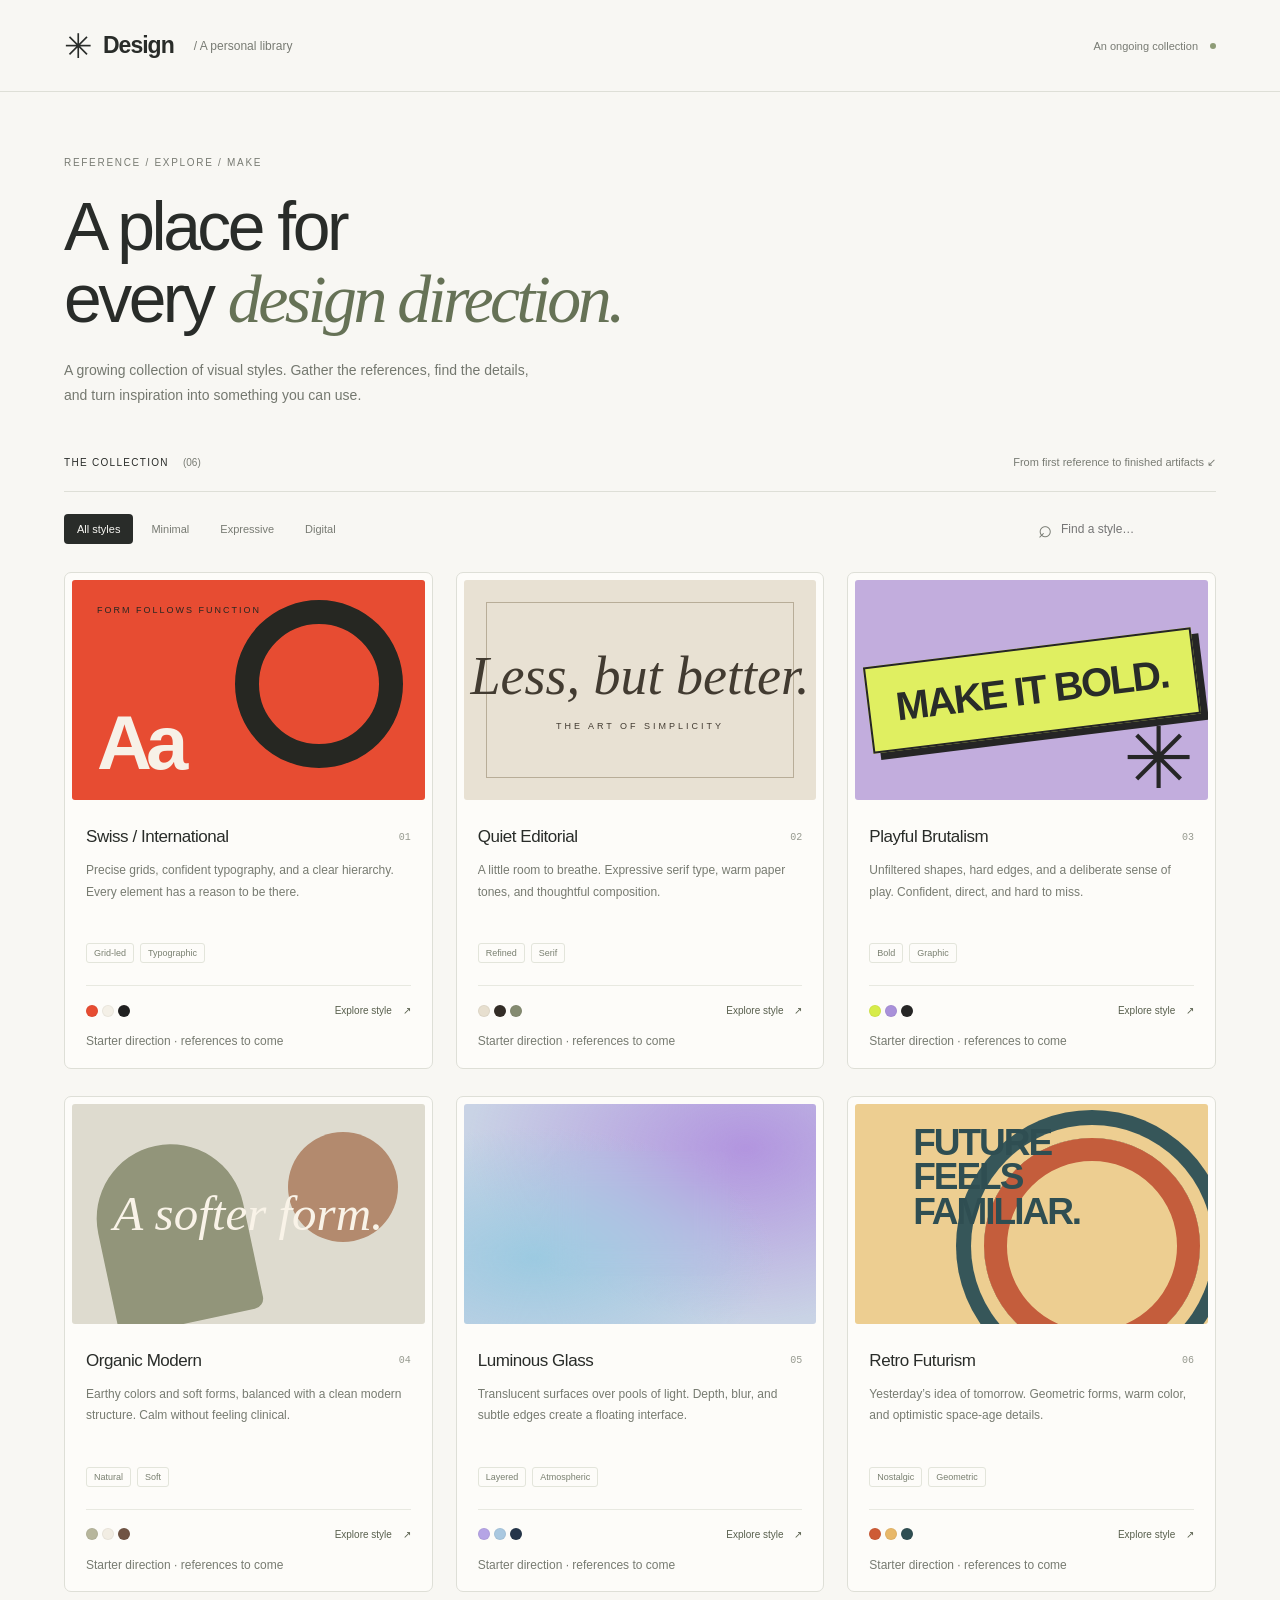
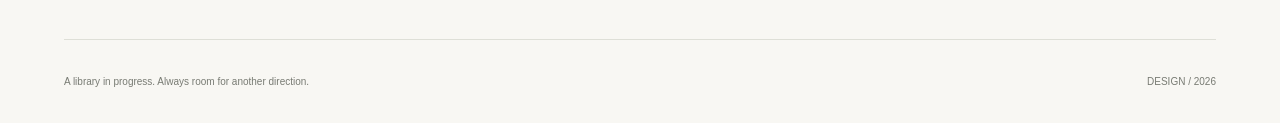
==== index.html @ d34549bd "Create design style reference library" ====
<!doctype html>
<html lang="en">
<head>
<meta charset="utf-8"><meta name="viewport" content="width=device-width, initial-scale=1">
<meta name="description" content="A personal library of design styles, references, and reusable artifacts.">
<title>Design — A Style Library</title>
<link rel="stylesheet" href="styles.css"><script src="styles.js" defer></script><script src="app.js" defer></script>
</head>
<body>
<header class="masthead"><a href="./" class="wordmark"><span class="mark" aria-hidden="true">✳</span> Design<span class="wordmark-note"> / A personal library</span></a><span class="edition">An ongoing collection <span class="live-dot"></span></span></header>
<main>
<section class="intro"><div class="eyebrow">REFERENCE / EXPLORE / MAKE</div><h1>A place for<br>every <em>design direction.</em></h1><p>A growing collection of visual styles. Gather the references, find the details, and turn inspiration into something you can use.</p><div class="intro-bottom"><span class="collection-label">THE COLLECTION <span id="total"></span></span><span class="subtle">From first reference to finished artifacts ↙</span></div></section>
<section aria-label="Style collection"><div class="toolbar"><div class="filters" role="group" aria-label="Filter styles"><button class="filter active" data-filter="All" aria-pressed="true">All styles</button><button class="filter" data-filter="Minimal" aria-pressed="false">Minimal</button><button class="filter" data-filter="Expressive" aria-pressed="false">Expressive</button><button class="filter" data-filter="Digital" aria-pressed="false">Digital</button></div><label class="search"><span aria-hidden="true">⌕</span><input id="search" type="search" placeholder="Find a style…" aria-label="Search styles"></label></div><div id="cards" class="grid"></div><p id="empty" hidden>No styles match. Try another search or filter.</p></section>
<footer><span>A library in progress. Always room for another direction.</span><span>DESIGN / <span id="year"></span></span></footer>
</main>
<dialog id="detail"><div class="dialog-top"><span class="eyebrow">STYLE NOTES</span><button id="close" class="close" aria-label="Close style details">✕</button></div><div id="detail-content"></div></dialog>
</body></html>
---- styles.css ----
:root{--paper:#f8f7f3;--ink:#292c29;--muted:#787b73;--line:#dedfd7;--accent:#556044}*{box-sizing:border-box}body{margin:0;background:var(--paper);color:var(--ink);font-family:Arial,Helvetica,sans-serif;-webkit-font-smoothing:antialiased}button,input{font:inherit}button,a,input{touch-action:manipulation}button{cursor:pointer}a{color:inherit}button:focus-visible,a:focus-visible,input:focus-visible{outline:2px solid #536a3c;outline-offset:5px}.masthead{height:92px;border-bottom:1px solid var(--line);display:flex;align-items:center;justify-content:space-between;padding:0 5vw}.wordmark{text-decoration:none;font-size:23px;font-weight:600;letter-spacing:-1px;display:flex;align-items:center;gap:12px}.mark{font-size:34px;font-weight:400}.wordmark-note{font-size:12px;letter-spacing:0;font-weight:400;color:var(--muted);margin-left:8px}.edition{font-size:11px;color:var(--muted);display:flex;align-items:center;gap:12px}.live-dot{width:6px;height:6px;border-radius:50%;background:#8e9c76}main{max-width:1500px;margin:auto;padding:0 5vw}.intro{padding-top:65px}.eyebrow{font-size:10px;letter-spacing:1.7px;color:var(--muted)}h1{font-size:clamp(44px,5.3vw,76px);font-weight:400;letter-spacing:-3.5px;line-height:1.06;margin:23px 0 22px}h1 em{font-family:Georgia,serif;font-weight:400;color:#667256}.intro>p{font-size:14px;line-height:1.8;color:#74786f;max-width:465px}.intro-bottom{display:flex;justify-content:space-between;align-items:center;margin-top:48px;padding-bottom:22px;border-bottom:1px solid var(--line)}.collection-label{font-size:10px;letter-spacing:1.3px}.collection-label span{margin-left:10px;color:var(--muted);letter-spacing:0}.subtle{font-size:11px;color:var(--muted)}.toolbar{display:flex;justify-content:space-between;gap:20px;align-items:center;margin:22px 0 28px}.filters{display:flex;gap:5px;flex-wrap:wrap}.filter{background:none;border:0;border-radius:4px;padding:9px 13px;font-size:11px;color:var(--muted)}.filter.active{color:var(--paper);background:var(--ink)}.search{display:flex;align-items:center;gap:9px;color:var(--muted)}.search span{font-size:24px}.search input{width:155px;background:none;border:0;color:var(--ink);font-size:12px;padding:8px 0}.grid{display:grid;grid-template-columns:repeat(3,minmax(0,1fr));gap:27px 23px}.card{border:1px solid var(--line);border-radius:7px;overflow:hidden;background:#fdfcf9;transition:transform .2s,border-color .2s}.card:hover{transform:translateY(-3px);border-color:#9fa593}.preview{height:220px;position:relative;overflow:hidden;display:flex;align-items:center;justify-content:center;margin:7px;border-radius:3px}.preview span{position:relative}.swiss{background:#e74c32;color:#f7f1e7;justify-content:flex-start;align-items:flex-end;padding:25px}.swiss:before{content:'';position:absolute;width:120px;height:120px;right:22px;top:20px;border:24px solid #262722;border-radius:50%}.swiss span{font-size:76px;line-height:.85;font-weight:700;letter-spacing:-6px}.swiss small{font-size:9px;letter-spacing:2px;position:absolute;top:25px;left:25px;color:#262722}.editorial{background:#e8e1d3;color:#423b31}.editorial:before{content:'';position:absolute;border:1px solid #b8ad98;inset:22px}.editorial span{font:italic 54px/1 Georgia,serif;text-align:center}.editorial small{display:block;font:9px Arial;letter-spacing:3px;margin-top:18px}.brutalist{background:#c2addd}.brutalist span{background:#e0ef61;border:2px solid #252525;box-shadow:7px 7px 0 #252525;padding:19px 26px;font-size:40px;font-weight:900;letter-spacing:-2px;transform:rotate(-7deg)}.brutalist:after{content:'✳';font-size:85px;position:absolute;right:14px;bottom:-8px;color:#262626}.organic{background:#dedbcf}.organic:before{content:'';width:148px;height:180px;border-radius:85px 85px 12px 12px;background:#92957a;position:absolute;left:28px;bottom:0;transform:rotate(-12deg)}.organic:after{content:'';width:110px;height:110px;border-radius:50%;background:#b38a6e;position:absolute;right:27px;top:28px}.organic span{font:italic 49px Georgia;color:#f9f3e8;z-index:1}.glass{background:radial-gradient(ellipse at 20% 70%,#9ccae1,transparent 60%),radial-gradient(ellipse at 80% 20%,#b295df,transparent 70%),#c9d3e5}.glass span{width:180px;height:125px;border:1px solid #ffffffa8;background:#ffffff30;box-shadow:0 20px 45px #49548b20;border-radius:12px;backdrop-filter:blur(15px);padding:22px;color:#3d4561;font-size:13px}.glass b{font-size:32px;display:block;margin-top:18px;font-weight:400}.retro{background:#edce91}.retro:before{content:'';position:absolute;width:170px;height:170px;border:23px solid #c45d3c;border-radius:50%;box-shadow:0 0 0 13px #edce91,0 0 0 28px #365659;transform:translate(60px,32px)}.retro span{font-size:37px;font-weight:900;letter-spacing:-2px;color:#2f4e52;align-self:flex-start;margin-top:22px;margin-right:70px;line-height:.93}.card-body{padding:20px 21px 18px}.card-top{display:flex;justify-content:space-between;gap:12px;align-items:center}.card h2{font-size:17px;letter-spacing:-.45px;font-weight:500;margin:0}.number{font-size:10px;color:#96998f;font-family:monospace}.card p{font-size:12px;line-height:1.8;color:#777b71;min-height:65px;margin:13px 0 18px}.tags{display:flex;gap:6px}.tag{font-size:9px;border:1px solid #e3e5db;border-radius:3px;color:#7a8071;padding:4px 7px}.card-bottom{border-top:1px solid #e8e9e1;margin-top:22px;padding-top:14px;display:flex;justify-content:space-between;align-items:center}.swatches{display:flex;gap:4px}.swatch{width:12px;height:12px;border-radius:50%;border:1px solid #0000000c}.details-link{background:none;border:0;color:#585f4d;font-size:10px;padding:5px 0}.details-link span{margin-left:8px}.starter{font-size:9px;color:#95998e;margin:13px 0 0}.card p.starter{min-height:0;line-height:1.3;margin-bottom:0}footer{display:flex;justify-content:space-between;gap:20px;padding:36px 0;margin-top:47px;border-top:1px solid var(--line);font-size:10px;color:var(--muted)}dialog{width:min(640px,calc(100% - 30px));border:1px solid var(--line);border-radius:9px;padding:28px;background:var(--paper);color:var(--ink);max-height:88vh}dialog::backdrop{background:#20251e66;backdrop-filter:blur(3px)}.dialog-top{display:flex;justify-content:space-between;align-items:center}.close{border:0;background:none;font-size:18px;padding:5px}.dialog-title{font:36px Georgia;margin-bottom:12px}.detail-description{font-size:14px;line-height:1.8;color:#73786c}.detail-section{border-top:1px solid var(--line);margin-top:22px;padding-top:17px}.detail-section h3{font-size:11px;letter-spacing:1px;text-transform:uppercase;font-weight:400}.detail-section p,.detail-section li{font-size:13px;line-height:1.8;color:#72776c}.palette{display:flex;gap:12px;flex-wrap:wrap}.palette-color{display:flex;align-items:center;gap:6px;font-size:11px}.palette-color i{width:24px;height:24px;border-radius:50%;border:1px solid #0001}.artifact-list{padding-left:18px}.placeholder{font-style:italic}.detail-section a{text-underline-offset:4px}.brief-button{background:var(--ink);color:var(--paper);border:0;padding:12px 16px;border-radius:4px;margin-top:22px;font-size:12px}.copy-status{font-size:11px;margin-left:10px;color:var(--muted)}
@media(min-width:1450px){.preview{height:250px}}@media(max-width:950px){.grid{grid-template-columns:repeat(2,minmax(0,1fr))}.wordmark-note{display:none}}@media(max-width:600px){.masthead{height:75px}.edition{font-size:9px}main{padding:0 6vw}.intro{padding-top:40px}h1{letter-spacing:-2px}.intro-bottom{margin-top:30px}.subtle{display:none}.toolbar{align-items:flex-start;flex-direction:column;gap:12px}.grid{grid-template-columns:1fr}.preview{height:240px}.card p{min-height:0}.search input{width:210px}footer{flex-direction:column;line-height:1.7}}@media(prefers-reduced-motion:reduce){*{transition:none!important}}
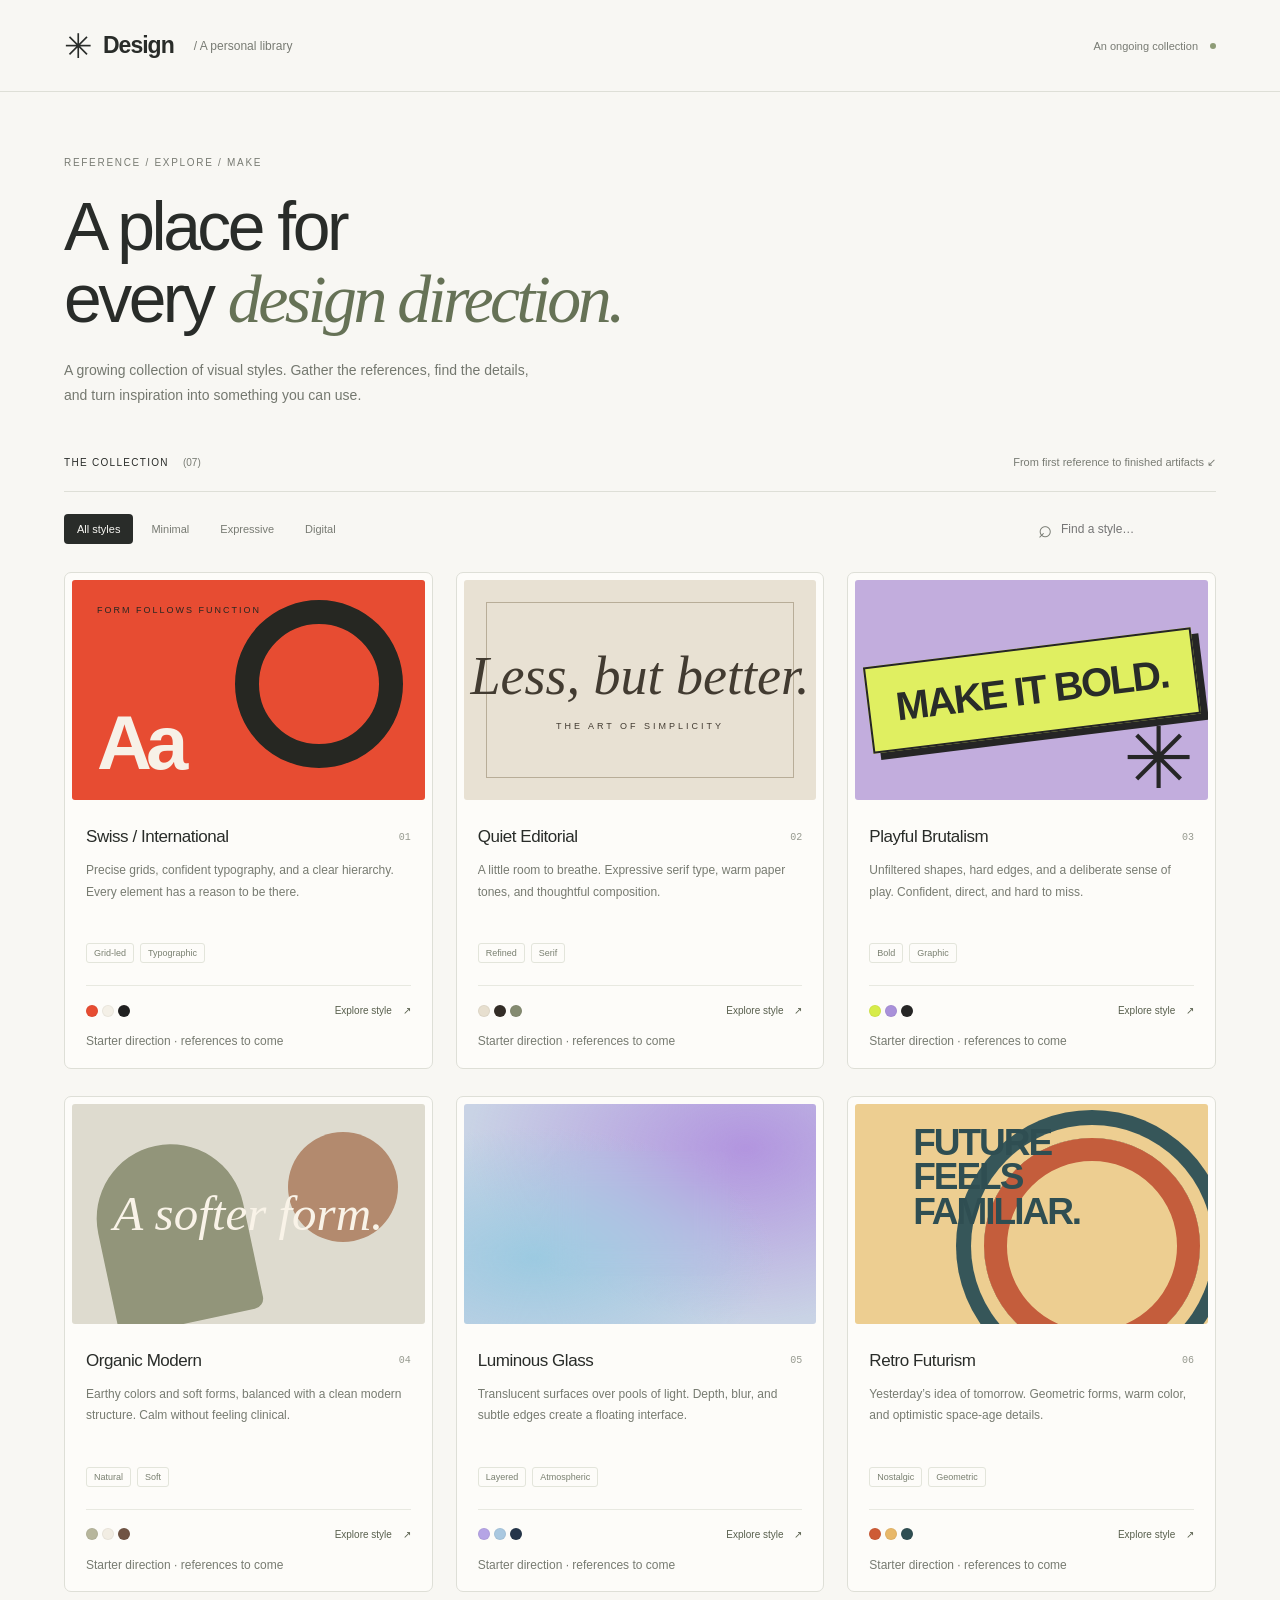
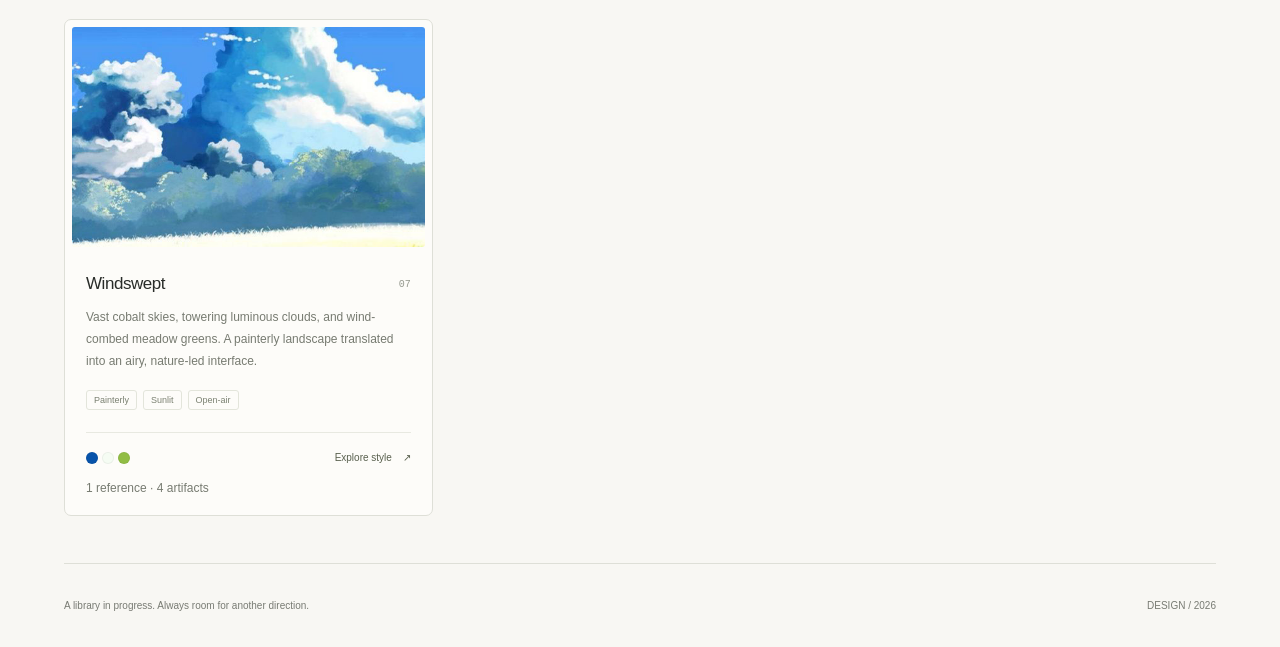
==== commit 8f5fb210: "Show the full style collection on entry and reset search with All styles" ====
--- a/index.html
+++ b/index.html
@@ -4,7 +4,8 @@
 <meta charset="utf-8"><meta name="viewport" content="width=device-width, initial-scale=1">
 <meta name="description" content="A personal library of design styles, references, and reusable artifacts.">
 <title>Design — A Style Library</title>
-<link rel="stylesheet" href="styles.css"><script src="styles.js" defer></script><script src="app.js" defer></script>
+<link rel="canonical" href="https://www.thetanfamily.net/design/">
+<link rel="stylesheet" href="styles.css?v=930c0ec0fe17"><script src="styles.js?v=9bb9e2fce0a0" defer></script><script src="app.js?v=8387036bebf3" defer></script>
 </head>
 <body>
 <header class="masthead"><a href="./" class="wordmark"><span class="mark" aria-hidden="true">✳</span> Design<span class="wordmark-note"> / A personal library</span></a><span class="edition">An ongoing collection <span class="live-dot"></span></span></header>
--- a/styles.css
+++ b/styles.css
@@ -1,2 +1,5 @@
 :root{--paper:#f8f7f3;--ink:#292c29;--muted:#787b73;--line:#dedfd7;--accent:#556044}*{box-sizing:border-box}body{margin:0;background:var(--paper);color:var(--ink);font-family:Arial,Helvetica,sans-serif;-webkit-font-smoothing:antialiased}button,input{font:inherit}button,a,input{touch-action:manipulation}button{cursor:pointer}a{color:inherit}button:focus-visible,a:focus-visible,input:focus-visible{outline:2px solid #536a3c;outline-offset:5px}.masthead{height:92px;border-bottom:1px solid var(--line);display:flex;align-items:center;justify-content:space-between;padding:0 5vw}.wordmark{text-decoration:none;font-size:23px;font-weight:600;letter-spacing:-1px;display:flex;align-items:center;gap:12px}.mark{font-size:34px;font-weight:400}.wordmark-note{font-size:12px;letter-spacing:0;font-weight:400;color:var(--muted);margin-left:8px}.edition{font-size:11px;color:var(--muted);display:flex;align-items:center;gap:12px}.live-dot{width:6px;height:6px;border-radius:50%;background:#8e9c76}main{max-width:1500px;margin:auto;padding:0 5vw}.intro{padding-top:65px}.eyebrow{font-size:10px;letter-spacing:1.7px;color:var(--muted)}h1{font-size:clamp(44px,5.3vw,76px);font-weight:400;letter-spacing:-3.5px;line-height:1.06;margin:23px 0 22px}h1 em{font-family:Georgia,serif;font-weight:400;color:#667256}.intro>p{font-size:14px;line-height:1.8;color:#74786f;max-width:465px}.intro-bottom{display:flex;justify-content:space-between;align-items:center;margin-top:48px;padding-bottom:22px;border-bottom:1px solid var(--line)}.collection-label{font-size:10px;letter-spacing:1.3px}.collection-label span{margin-left:10px;color:var(--muted);letter-spacing:0}.subtle{font-size:11px;color:var(--muted)}.toolbar{display:flex;justify-content:space-between;gap:20px;align-items:center;margin:22px 0 28px}.filters{display:flex;gap:5px;flex-wrap:wrap}.filter{background:none;border:0;border-radius:4px;padding:9px 13px;font-size:11px;color:var(--muted)}.filter.active{color:var(--paper);background:var(--ink)}.search{display:flex;align-items:center;gap:9px;color:var(--muted)}.search span{font-size:24px}.search input{width:155px;background:none;border:0;color:var(--ink);font-size:12px;padding:8px 0}.grid{display:grid;grid-template-columns:repeat(3,minmax(0,1fr));gap:27px 23px}.card{border:1px solid var(--line);border-radius:7px;overflow:hidden;background:#fdfcf9;transition:transform .2s,border-color .2s}.card:hover{transform:translateY(-3px);border-color:#9fa593}.preview{height:220px;position:relative;overflow:hidden;display:flex;align-items:center;justify-content:center;margin:7px;border-radius:3px}.preview span{position:relative}.swiss{background:#e74c32;color:#f7f1e7;justify-content:flex-start;align-items:flex-end;padding:25px}.swiss:before{content:'';position:absolute;width:120px;height:120px;right:22px;top:20px;border:24px solid #262722;border-radius:50%}.swiss span{font-size:76px;line-height:.85;font-weight:700;letter-spacing:-6px}.swiss small{font-size:9px;letter-spacing:2px;position:absolute;top:25px;left:25px;color:#262722}.editorial{background:#e8e1d3;color:#423b31}.editorial:before{content:'';position:absolute;border:1px solid #b8ad98;inset:22px}.editorial span{font:italic 54px/1 Georgia,serif;text-align:center}.editorial small{display:block;font:9px Arial;letter-spacing:3px;margin-top:18px}.brutalist{background:#c2addd}.brutalist span{background:#e0ef61;border:2px solid #252525;box-shadow:7px 7px 0 #252525;padding:19px 26px;font-size:40px;font-weight:900;letter-spacing:-2px;transform:rotate(-7deg)}.brutalist:after{content:'✳';font-size:85px;position:absolute;right:14px;bottom:-8px;color:#262626}.organic{background:#dedbcf}.organic:before{content:'';width:148px;height:180px;border-radius:85px 85px 12px 12px;background:#92957a;position:absolute;left:28px;bottom:0;transform:rotate(-12deg)}.organic:after{content:'';width:110px;height:110px;border-radius:50%;background:#b38a6e;position:absolute;right:27px;top:28px}.organic span{font:italic 49px Georgia;color:#f9f3e8;z-index:1}.glass{background:radial-gradient(ellipse at 20% 70%,#9ccae1,transparent 60%),radial-gradient(ellipse at 80% 20%,#b295df,transparent 70%),#c9d3e5}.glass span{width:180px;height:125px;border:1px solid #ffffffa8;background:#ffffff30;box-shadow:0 20px 45px #49548b20;border-radius:12px;backdrop-filter:blur(15px);padding:22px;color:#3d4561;font-size:13px}.glass b{font-size:32px;display:block;margin-top:18px;font-weight:400}.retro{background:#edce91}.retro:before{content:'';position:absolute;width:170px;height:170px;border:23px solid #c45d3c;border-radius:50%;box-shadow:0 0 0 13px #edce91,0 0 0 28px #365659;transform:translate(60px,32px)}.retro span{font-size:37px;font-weight:900;letter-spacing:-2px;color:#2f4e52;align-self:flex-start;margin-top:22px;margin-right:70px;line-height:.93}.card-body{padding:20px 21px 18px}.card-top{display:flex;justify-content:space-between;gap:12px;align-items:center}.card h2{font-size:17px;letter-spacing:-.45px;font-weight:500;margin:0}.number{font-size:10px;color:#96998f;font-family:monospace}.card p{font-size:12px;line-height:1.8;color:#777b71;min-height:65px;margin:13px 0 18px}.tags{display:flex;gap:6px}.tag{font-size:9px;border:1px solid #e3e5db;border-radius:3px;color:#7a8071;padding:4px 7px}.card-bottom{border-top:1px solid #e8e9e1;margin-top:22px;padding-top:14px;display:flex;justify-content:space-between;align-items:center}.swatches{display:flex;gap:4px}.swatch{width:12px;height:12px;border-radius:50%;border:1px solid #0000000c}.details-link{background:none;border:0;color:#585f4d;font-size:10px;padding:5px 0}.details-link span{margin-left:8px}.starter{font-size:9px;color:#95998e;margin:13px 0 0}.card p.starter{min-height:0;line-height:1.3;margin-bottom:0}footer{display:flex;justify-content:space-between;gap:20px;padding:36px 0;margin-top:47px;border-top:1px solid var(--line);font-size:10px;color:var(--muted)}dialog{width:min(640px,calc(100% - 30px));border:1px solid var(--line);border-radius:9px;padding:28px;background:var(--paper);color:var(--ink);max-height:88vh}dialog::backdrop{background:#20251e66;backdrop-filter:blur(3px)}.dialog-top{display:flex;justify-content:space-between;align-items:center}.close{border:0;background:none;font-size:18px;padding:5px}.dialog-title{font:36px Georgia;margin-bottom:12px}.detail-description{font-size:14px;line-height:1.8;color:#73786c}.detail-section{border-top:1px solid var(--line);margin-top:22px;padding-top:17px}.detail-section h3{font-size:11px;letter-spacing:1px;text-transform:uppercase;font-weight:400}.detail-section p,.detail-section li{font-size:13px;line-height:1.8;color:#72776c}.palette{display:flex;gap:12px;flex-wrap:wrap}.palette-color{display:flex;align-items:center;gap:6px;font-size:11px}.palette-color i{width:24px;height:24px;border-radius:50%;border:1px solid #0001}.artifact-list{padding-left:18px}.placeholder{font-style:italic}.detail-section a{text-underline-offset:4px}.brief-button{background:var(--ink);color:var(--paper);border:0;padding:12px 16px;border-radius:4px;margin-top:22px;font-size:12px}.copy-status{font-size:11px;margin-left:10px;color:var(--muted)}
 @media(min-width:1450px){.preview{height:250px}}@media(max-width:950px){.grid{grid-template-columns:repeat(2,minmax(0,1fr))}.wordmark-note{display:none}}@media(max-width:600px){.masthead{height:75px}.edition{font-size:9px}main{padding:0 6vw}.intro{padding-top:40px}h1{letter-spacing:-2px}.intro-bottom{margin-top:30px}.subtle{display:none}.toolbar{align-items:flex-start;flex-direction:column;gap:12px}.grid{grid-template-columns:1fr}.preview{height:240px}.card p{min-height:0}.search input{width:210px}footer{flex-direction:column;line-height:1.7}}@media(prefers-reduced-motion:reduce){*{transition:none!important}}
+
+/* Retain both the cloud tower and sunlit horizon in the Windswept cover. */
+.preview.windswept img{object-position:50% 53%}
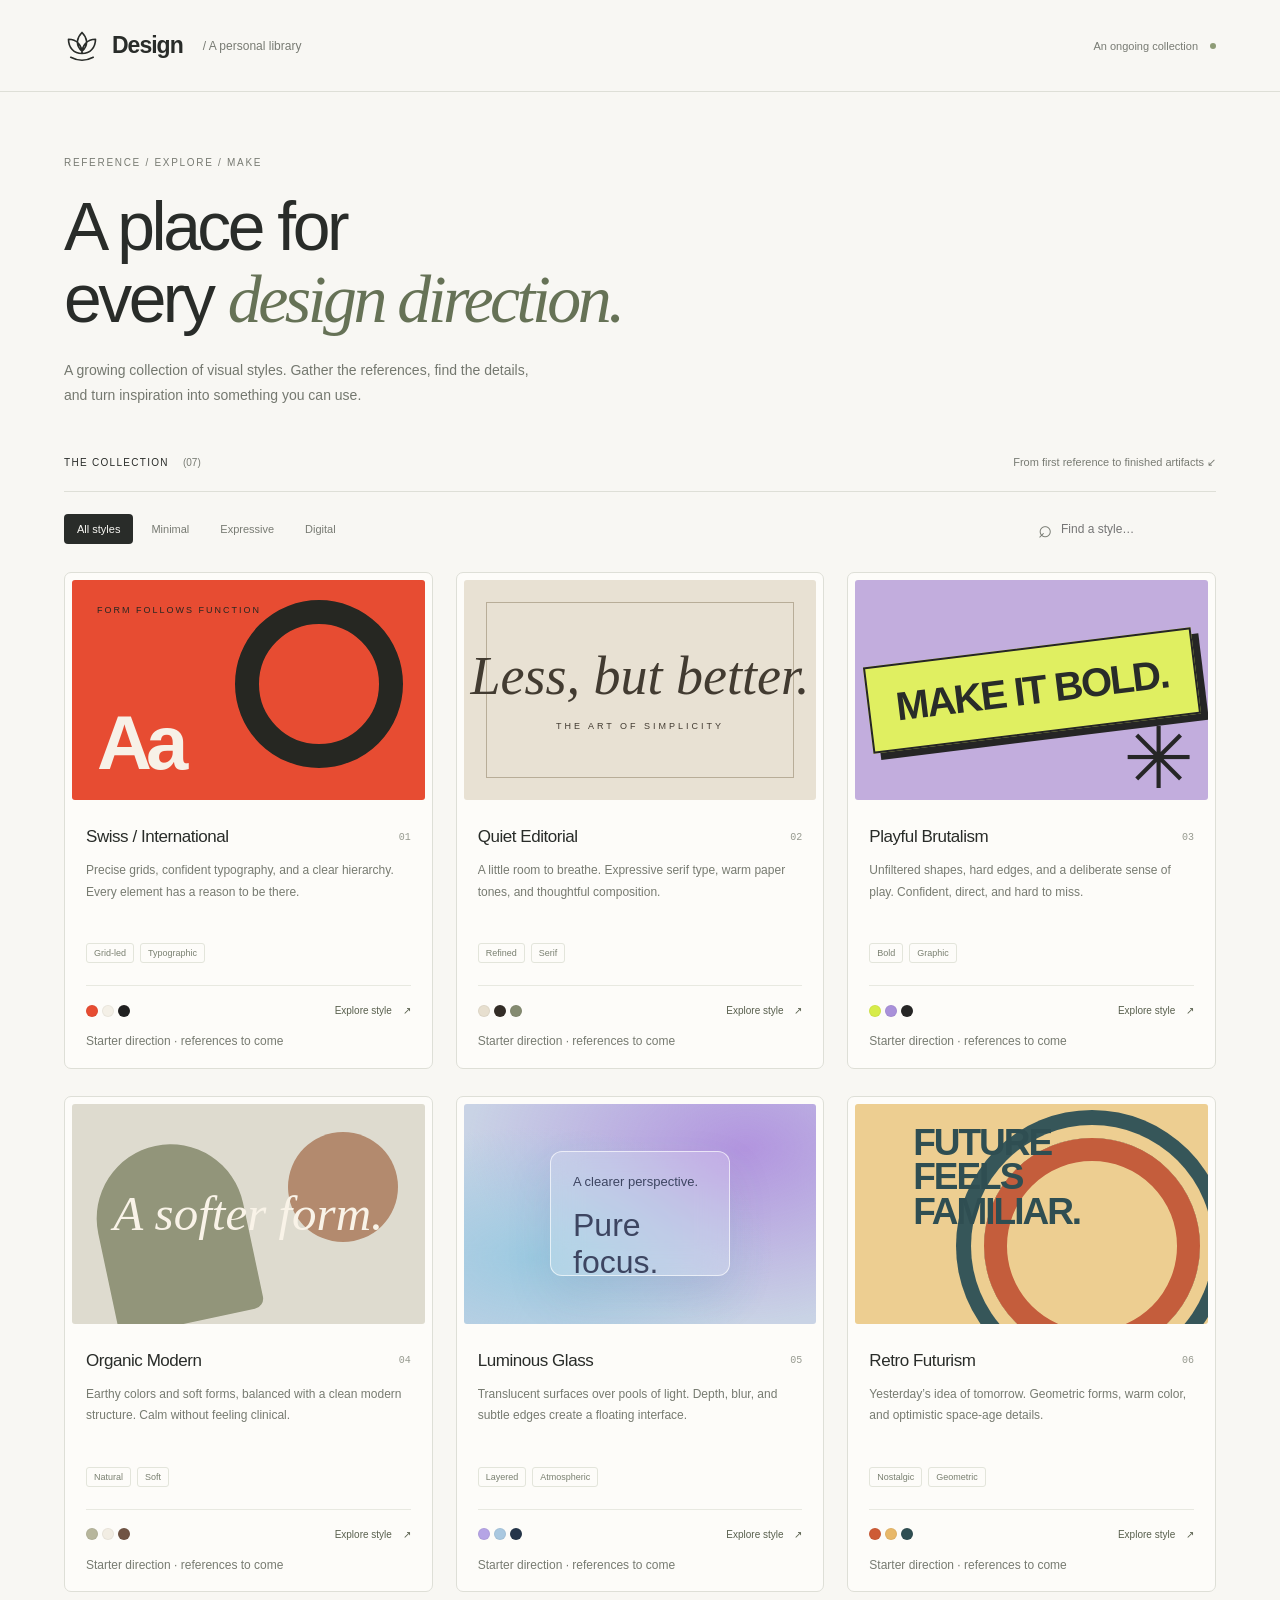
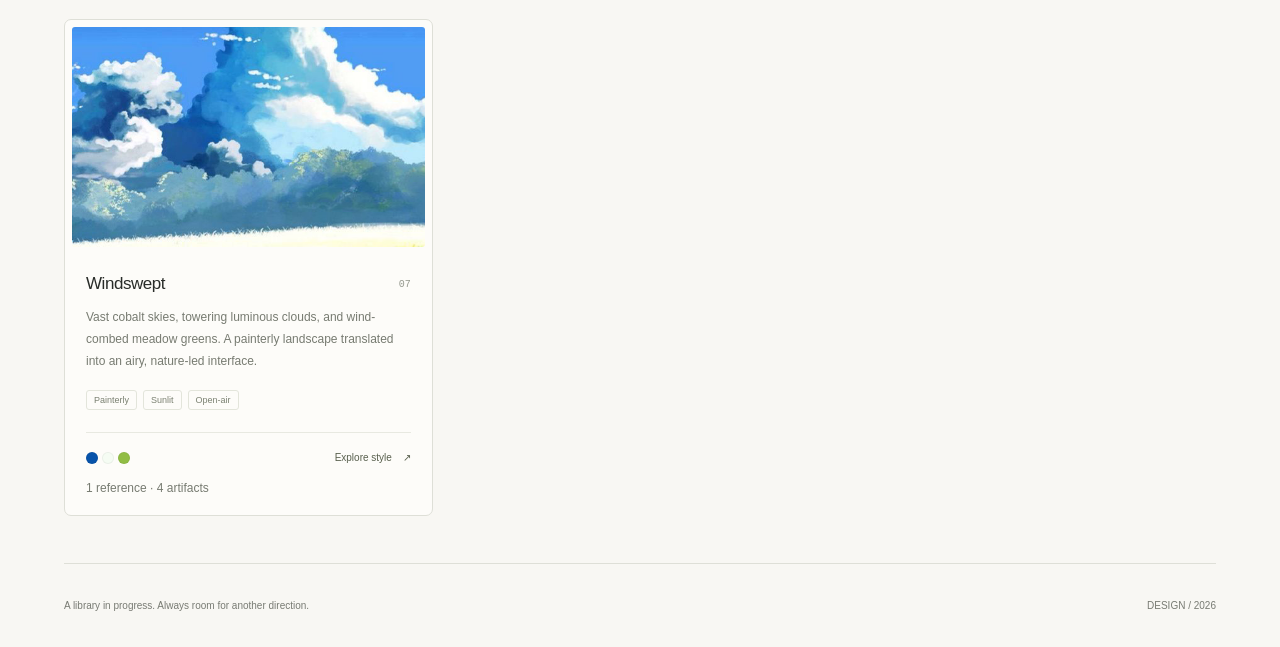
==== commit b7a077db: "Use the Tan Family logo and home link in the Design header" ====
--- a/index.html
+++ b/index.html
@@ -5,10 +5,10 @@
 <meta name="description" content="A personal library of design styles, references, and reusable artifacts.">
 <title>Design — A Style Library</title>
 <link rel="canonical" href="https://www.thetanfamily.net/design/">
-<link rel="stylesheet" href="styles.css?v=930c0ec0fe17"><script src="styles.js?v=9bb9e2fce0a0" defer></script><script src="app.js?v=8387036bebf3" defer></script>
+<link rel="stylesheet" href="styles.css?v=ab99ac6e7494"><script src="styles.js?v=9bb9e2fce0a0" defer></script><script src="app.js?v=8387036bebf3" defer></script>
 </head>
 <body>
-<header class="masthead"><a href="./" class="wordmark"><span class="mark" aria-hidden="true">✳</span> Design<span class="wordmark-note"> / A personal library</span></a><span class="edition">An ongoing collection <span class="live-dot"></span></span></header>
+<header class="masthead"><a href="/" class="wordmark" aria-label="The Tan Family home"><svg class="mark" viewBox="0 0 48 48" aria-hidden="true" focusable="false" fill="none" stroke="currentColor" stroke-width="2.2" stroke-linecap="round" stroke-linejoin="round"><path d="M24 34C13 34 6 26 6 15c11 0 18 8 18 19Zm0 0c11 0 18-8 18-19-11 0-18 8-18 19Zm0-3C14 22 18 12 24 6c6 6 10 16 0 25ZM9 39q15 8 30 0"/></svg> Design<span class="wordmark-note"> / A personal library</span></a><span class="edition">An ongoing collection <span class="live-dot"></span></span></header>
 <main>
 <section class="intro"><div class="eyebrow">REFERENCE / EXPLORE / MAKE</div><h1>A place for<br>every <em>design direction.</em></h1><p>A growing collection of visual styles. Gather the references, find the details, and turn inspiration into something you can use.</p><div class="intro-bottom"><span class="collection-label">THE COLLECTION <span id="total"></span></span><span class="subtle">From first reference to finished artifacts ↙</span></div></section>
 <section aria-label="Style collection"><div class="toolbar"><div class="filters" role="group" aria-label="Filter styles"><button class="filter active" data-filter="All" aria-pressed="true">All styles</button><button class="filter" data-filter="Minimal" aria-pressed="false">Minimal</button><button class="filter" data-filter="Expressive" aria-pressed="false">Expressive</button><button class="filter" data-filter="Digital" aria-pressed="false">Digital</button></div><label class="search"><span aria-hidden="true">⌕</span><input id="search" type="search" placeholder="Find a style…" aria-label="Search styles"></label></div><div id="cards" class="grid"></div><p id="empty" hidden>No styles match. Try another search or filter.</p></section>
--- a/styles.css
+++ b/styles.css
@@ -1,4 +1,4 @@
-:root{--paper:#f8f7f3;--ink:#292c29;--muted:#787b73;--line:#dedfd7;--accent:#556044}*{box-sizing:border-box}body{margin:0;background:var(--paper);color:var(--ink);font-family:Arial,Helvetica,sans-serif;-webkit-font-smoothing:antialiased}button,input{font:inherit}button,a,input{touch-action:manipulation}button{cursor:pointer}a{color:inherit}button:focus-visible,a:focus-visible,input:focus-visible{outline:2px solid #536a3c;outline-offset:5px}.masthead{height:92px;border-bottom:1px solid var(--line);display:flex;align-items:center;justify-content:space-between;padding:0 5vw}.wordmark{text-decoration:none;font-size:23px;font-weight:600;letter-spacing:-1px;display:flex;align-items:center;gap:12px}.mark{font-size:34px;font-weight:400}.wordmark-note{font-size:12px;letter-spacing:0;font-weight:400;color:var(--muted);margin-left:8px}.edition{font-size:11px;color:var(--muted);display:flex;align-items:center;gap:12px}.live-dot{width:6px;height:6px;border-radius:50%;background:#8e9c76}main{max-width:1500px;margin:auto;padding:0 5vw}.intro{padding-top:65px}.eyebrow{font-size:10px;letter-spacing:1.7px;color:var(--muted)}h1{font-size:clamp(44px,5.3vw,76px);font-weight:400;letter-spacing:-3.5px;line-height:1.06;margin:23px 0 22px}h1 em{font-family:Georgia,serif;font-weight:400;color:#667256}.intro>p{font-size:14px;line-height:1.8;color:#74786f;max-width:465px}.intro-bottom{display:flex;justify-content:space-between;align-items:center;margin-top:48px;padding-bottom:22px;border-bottom:1px solid var(--line)}.collection-label{font-size:10px;letter-spacing:1.3px}.collection-label span{margin-left:10px;color:var(--muted);letter-spacing:0}.subtle{font-size:11px;color:var(--muted)}.toolbar{display:flex;justify-content:space-between;gap:20px;align-items:center;margin:22px 0 28px}.filters{display:flex;gap:5px;flex-wrap:wrap}.filter{background:none;border:0;border-radius:4px;padding:9px 13px;font-size:11px;color:var(--muted)}.filter.active{color:var(--paper);background:var(--ink)}.search{display:flex;align-items:center;gap:9px;color:var(--muted)}.search span{font-size:24px}.search input{width:155px;background:none;border:0;color:var(--ink);font-size:12px;padding:8px 0}.grid{display:grid;grid-template-columns:repeat(3,minmax(0,1fr));gap:27px 23px}.card{border:1px solid var(--line);border-radius:7px;overflow:hidden;background:#fdfcf9;transition:transform .2s,border-color .2s}.card:hover{transform:translateY(-3px);border-color:#9fa593}.preview{height:220px;position:relative;overflow:hidden;display:flex;align-items:center;justify-content:center;margin:7px;border-radius:3px}.preview span{position:relative}.swiss{background:#e74c32;color:#f7f1e7;justify-content:flex-start;align-items:flex-end;padding:25px}.swiss:before{content:'';position:absolute;width:120px;height:120px;right:22px;top:20px;border:24px solid #262722;border-radius:50%}.swiss span{font-size:76px;line-height:.85;font-weight:700;letter-spacing:-6px}.swiss small{font-size:9px;letter-spacing:2px;position:absolute;top:25px;left:25px;color:#262722}.editorial{background:#e8e1d3;color:#423b31}.editorial:before{content:'';position:absolute;border:1px solid #b8ad98;inset:22px}.editorial span{font:italic 54px/1 Georgia,serif;text-align:center}.editorial small{display:block;font:9px Arial;letter-spacing:3px;margin-top:18px}.brutalist{background:#c2addd}.brutalist span{background:#e0ef61;border:2px solid #252525;box-shadow:7px 7px 0 #252525;padding:19px 26px;font-size:40px;font-weight:900;letter-spacing:-2px;transform:rotate(-7deg)}.brutalist:after{content:'✳';font-size:85px;position:absolute;right:14px;bottom:-8px;color:#262626}.organic{background:#dedbcf}.organic:before{content:'';width:148px;height:180px;border-radius:85px 85px 12px 12px;background:#92957a;position:absolute;left:28px;bottom:0;transform:rotate(-12deg)}.organic:after{content:'';width:110px;height:110px;border-radius:50%;background:#b38a6e;position:absolute;right:27px;top:28px}.organic span{font:italic 49px Georgia;color:#f9f3e8;z-index:1}.glass{background:radial-gradient(ellipse at 20% 70%,#9ccae1,transparent 60%),radial-gradient(ellipse at 80% 20%,#b295df,transparent 70%),#c9d3e5}.glass span{width:180px;height:125px;border:1px solid #ffffffa8;background:#ffffff30;box-shadow:0 20px 45px #49548b20;border-radius:12px;backdrop-filter:blur(15px);padding:22px;color:#3d4561;font-size:13px}.glass b{font-size:32px;display:block;margin-top:18px;font-weight:400}.retro{background:#edce91}.retro:before{content:'';position:absolute;width:170px;height:170px;border:23px solid #c45d3c;border-radius:50%;box-shadow:0 0 0 13px #edce91,0 0 0 28px #365659;transform:translate(60px,32px)}.retro span{font-size:37px;font-weight:900;letter-spacing:-2px;color:#2f4e52;align-self:flex-start;margin-top:22px;margin-right:70px;line-height:.93}.card-body{padding:20px 21px 18px}.card-top{display:flex;justify-content:space-between;gap:12px;align-items:center}.card h2{font-size:17px;letter-spacing:-.45px;font-weight:500;margin:0}.number{font-size:10px;color:#96998f;font-family:monospace}.card p{font-size:12px;line-height:1.8;color:#777b71;min-height:65px;margin:13px 0 18px}.tags{display:flex;gap:6px}.tag{font-size:9px;border:1px solid #e3e5db;border-radius:3px;color:#7a8071;padding:4px 7px}.card-bottom{border-top:1px solid #e8e9e1;margin-top:22px;padding-top:14px;display:flex;justify-content:space-between;align-items:center}.swatches{display:flex;gap:4px}.swatch{width:12px;height:12px;border-radius:50%;border:1px solid #0000000c}.details-link{background:none;border:0;color:#585f4d;font-size:10px;padding:5px 0}.details-link span{margin-left:8px}.starter{font-size:9px;color:#95998e;margin:13px 0 0}.card p.starter{min-height:0;line-height:1.3;margin-bottom:0}footer{display:flex;justify-content:space-between;gap:20px;padding:36px 0;margin-top:47px;border-top:1px solid var(--line);font-size:10px;color:var(--muted)}dialog{width:min(640px,calc(100% - 30px));border:1px solid var(--line);border-radius:9px;padding:28px;background:var(--paper);color:var(--ink);max-height:88vh}dialog::backdrop{background:#20251e66;backdrop-filter:blur(3px)}.dialog-top{display:flex;justify-content:space-between;align-items:center}.close{border:0;background:none;font-size:18px;padding:5px}.dialog-title{font:36px Georgia;margin-bottom:12px}.detail-description{font-size:14px;line-height:1.8;color:#73786c}.detail-section{border-top:1px solid var(--line);margin-top:22px;padding-top:17px}.detail-section h3{font-size:11px;letter-spacing:1px;text-transform:uppercase;font-weight:400}.detail-section p,.detail-section li{font-size:13px;line-height:1.8;color:#72776c}.palette{display:flex;gap:12px;flex-wrap:wrap}.palette-color{display:flex;align-items:center;gap:6px;font-size:11px}.palette-color i{width:24px;height:24px;border-radius:50%;border:1px solid #0001}.artifact-list{padding-left:18px}.placeholder{font-style:italic}.detail-section a{text-underline-offset:4px}.brief-button{background:var(--ink);color:var(--paper);border:0;padding:12px 16px;border-radius:4px;margin-top:22px;font-size:12px}.copy-status{font-size:11px;margin-left:10px;color:var(--muted)}
+:root{--paper:#f8f7f3;--ink:#292c29;--muted:#787b73;--line:#dedfd7;--accent:#556044}*{box-sizing:border-box}body{margin:0;background:var(--paper);color:var(--ink);font-family:Arial,Helvetica,sans-serif;-webkit-font-smoothing:antialiased}button,input{font:inherit}button,a,input{touch-action:manipulation}button{cursor:pointer}a{color:inherit}button:focus-visible,a:focus-visible,input:focus-visible{outline:2px solid #536a3c;outline-offset:5px}.masthead{height:92px;border-bottom:1px solid var(--line);display:flex;align-items:center;justify-content:space-between;padding:0 5vw}.wordmark{text-decoration:none;font-size:23px;font-weight:600;letter-spacing:-1px;display:flex;align-items:center;gap:12px}.mark{display:block;width:36px;height:36px;flex:none}.wordmark-note{font-size:12px;letter-spacing:0;font-weight:400;color:var(--muted);margin-left:8px}.edition{font-size:11px;color:var(--muted);display:flex;align-items:center;gap:12px}.live-dot{width:6px;height:6px;border-radius:50%;background:#8e9c76}main{max-width:1500px;margin:auto;padding:0 5vw}.intro{padding-top:65px}.eyebrow{font-size:10px;letter-spacing:1.7px;color:var(--muted)}h1{font-size:clamp(44px,5.3vw,76px);font-weight:400;letter-spacing:-3.5px;line-height:1.06;margin:23px 0 22px}h1 em{font-family:Georgia,serif;font-weight:400;color:#667256}.intro>p{font-size:14px;line-height:1.8;color:#74786f;max-width:465px}.intro-bottom{display:flex;justify-content:space-between;align-items:center;margin-top:48px;padding-bottom:22px;border-bottom:1px solid var(--line)}.collection-label{font-size:10px;letter-spacing:1.3px}.collection-label span{margin-left:10px;color:var(--muted);letter-spacing:0}.subtle{font-size:11px;color:var(--muted)}.toolbar{display:flex;justify-content:space-between;gap:20px;align-items:center;margin:22px 0 28px}.filters{display:flex;gap:5px;flex-wrap:wrap}.filter{background:none;border:0;border-radius:4px;padding:9px 13px;font-size:11px;color:var(--muted)}.filter.active{color:var(--paper);background:var(--ink)}.search{display:flex;align-items:center;gap:9px;color:var(--muted)}.search span{font-size:24px}.search input{width:155px;background:none;border:0;color:var(--ink);font-size:12px;padding:8px 0}.grid{display:grid;grid-template-columns:repeat(3,minmax(0,1fr));gap:27px 23px}.card{border:1px solid var(--line);border-radius:7px;overflow:hidden;background:#fdfcf9;transition:transform .2s,border-color .2s}.card:hover{transform:translateY(-3px);border-color:#9fa593}.preview{height:220px;position:relative;overflow:hidden;display:flex;align-items:center;justify-content:center;margin:7px;border-radius:3px}.preview span{position:relative}.swiss{background:#e74c32;color:#f7f1e7;justify-content:flex-start;align-items:flex-end;padding:25px}.swiss:before{content:'';position:absolute;width:120px;height:120px;right:22px;top:20px;border:24px solid #262722;border-radius:50%}.swiss span{font-size:76px;line-height:.85;font-weight:700;letter-spacing:-6px}.swiss small{font-size:9px;letter-spacing:2px;position:absolute;top:25px;left:25px;color:#262722}.editorial{background:#e8e1d3;color:#423b31}.editorial:before{content:'';position:absolute;border:1px solid #b8ad98;inset:22px}.editorial span{font:italic 54px/1 Georgia,serif;text-align:center}.editorial small{display:block;font:9px Arial;letter-spacing:3px;margin-top:18px}.brutalist{background:#c2addd}.brutalist span{background:#e0ef61;border:2px solid #252525;box-shadow:7px 7px 0 #252525;padding:19px 26px;font-size:40px;font-weight:900;letter-spacing:-2px;transform:rotate(-7deg)}.brutalist:after{content:'✳';font-size:85px;position:absolute;right:14px;bottom:-8px;color:#262626}.organic{background:#dedbcf}.organic:before{content:'';width:148px;height:180px;border-radius:85px 85px 12px 12px;background:#92957a;position:absolute;left:28px;bottom:0;transform:rotate(-12deg)}.organic:after{content:'';width:110px;height:110px;border-radius:50%;background:#b38a6e;position:absolute;right:27px;top:28px}.organic span{font:italic 49px Georgia;color:#f9f3e8;z-index:1}.glass{background:radial-gradient(ellipse at 20% 70%,#9ccae1,transparent 60%),radial-gradient(ellipse at 80% 20%,#b295df,transparent 70%),#c9d3e5}.glass span{width:180px;height:125px;border:1px solid #ffffffa8;background:#ffffff30;box-shadow:0 20px 45px #49548b20;border-radius:12px;backdrop-filter:blur(15px);padding:22px;color:#3d4561;font-size:13px}.glass b{font-size:32px;display:block;margin-top:18px;font-weight:400}.retro{background:#edce91}.retro:before{content:'';position:absolute;width:170px;height:170px;border:23px solid #c45d3c;border-radius:50%;box-shadow:0 0 0 13px #edce91,0 0 0 28px #365659;transform:translate(60px,32px)}.retro span{font-size:37px;font-weight:900;letter-spacing:-2px;color:#2f4e52;align-self:flex-start;margin-top:22px;margin-right:70px;line-height:.93}.card-body{padding:20px 21px 18px}.card-top{display:flex;justify-content:space-between;gap:12px;align-items:center}.card h2{font-size:17px;letter-spacing:-.45px;font-weight:500;margin:0}.number{font-size:10px;color:#96998f;font-family:monospace}.card p{font-size:12px;line-height:1.8;color:#777b71;min-height:65px;margin:13px 0 18px}.tags{display:flex;gap:6px}.tag{font-size:9px;border:1px solid #e3e5db;border-radius:3px;color:#7a8071;padding:4px 7px}.card-bottom{border-top:1px solid #e8e9e1;margin-top:22px;padding-top:14px;display:flex;justify-content:space-between;align-items:center}.swatches{display:flex;gap:4px}.swatch{width:12px;height:12px;border-radius:50%;border:1px solid #0000000c}.details-link{background:none;border:0;color:#585f4d;font-size:10px;padding:5px 0}.details-link span{margin-left:8px}.starter{font-size:9px;color:#95998e;margin:13px 0 0}.card p.starter{min-height:0;line-height:1.3;margin-bottom:0}footer{display:flex;justify-content:space-between;gap:20px;padding:36px 0;margin-top:47px;border-top:1px solid var(--line);font-size:10px;color:var(--muted)}dialog{width:min(640px,calc(100% - 30px));border:1px solid var(--line);border-radius:9px;padding:28px;background:var(--paper);color:var(--ink);max-height:88vh}dialog::backdrop{background:#20251e66;backdrop-filter:blur(3px)}.dialog-top{display:flex;justify-content:space-between;align-items:center}.close{border:0;background:none;font-size:18px;padding:5px}.dialog-title{font:36px Georgia;margin-bottom:12px}.detail-description{font-size:14px;line-height:1.8;color:#73786c}.detail-section{border-top:1px solid var(--line);margin-top:22px;padding-top:17px}.detail-section h3{font-size:11px;letter-spacing:1px;text-transform:uppercase;font-weight:400}.detail-section p,.detail-section li{font-size:13px;line-height:1.8;color:#72776c}.palette{display:flex;gap:12px;flex-wrap:wrap}.palette-color{display:flex;align-items:center;gap:6px;font-size:11px}.palette-color i{width:24px;height:24px;border-radius:50%;border:1px solid #0001}.artifact-list{padding-left:18px}.placeholder{font-style:italic}.detail-section a{text-underline-offset:4px}.brief-button{background:var(--ink);color:var(--paper);border:0;padding:12px 16px;border-radius:4px;margin-top:22px;font-size:12px}.copy-status{font-size:11px;margin-left:10px;color:var(--muted)}
 @media(min-width:1450px){.preview{height:250px}}@media(max-width:950px){.grid{grid-template-columns:repeat(2,minmax(0,1fr))}.wordmark-note{display:none}}@media(max-width:600px){.masthead{height:75px}.edition{font-size:9px}main{padding:0 6vw}.intro{padding-top:40px}h1{letter-spacing:-2px}.intro-bottom{margin-top:30px}.subtle{display:none}.toolbar{align-items:flex-start;flex-direction:column;gap:12px}.grid{grid-template-columns:1fr}.preview{height:240px}.card p{min-height:0}.search input{width:210px}footer{flex-direction:column;line-height:1.7}}@media(prefers-reduced-motion:reduce){*{transition:none!important}}
 
 /* Retain both the cloud tower and sunlit horizon in the Windswept cover. */
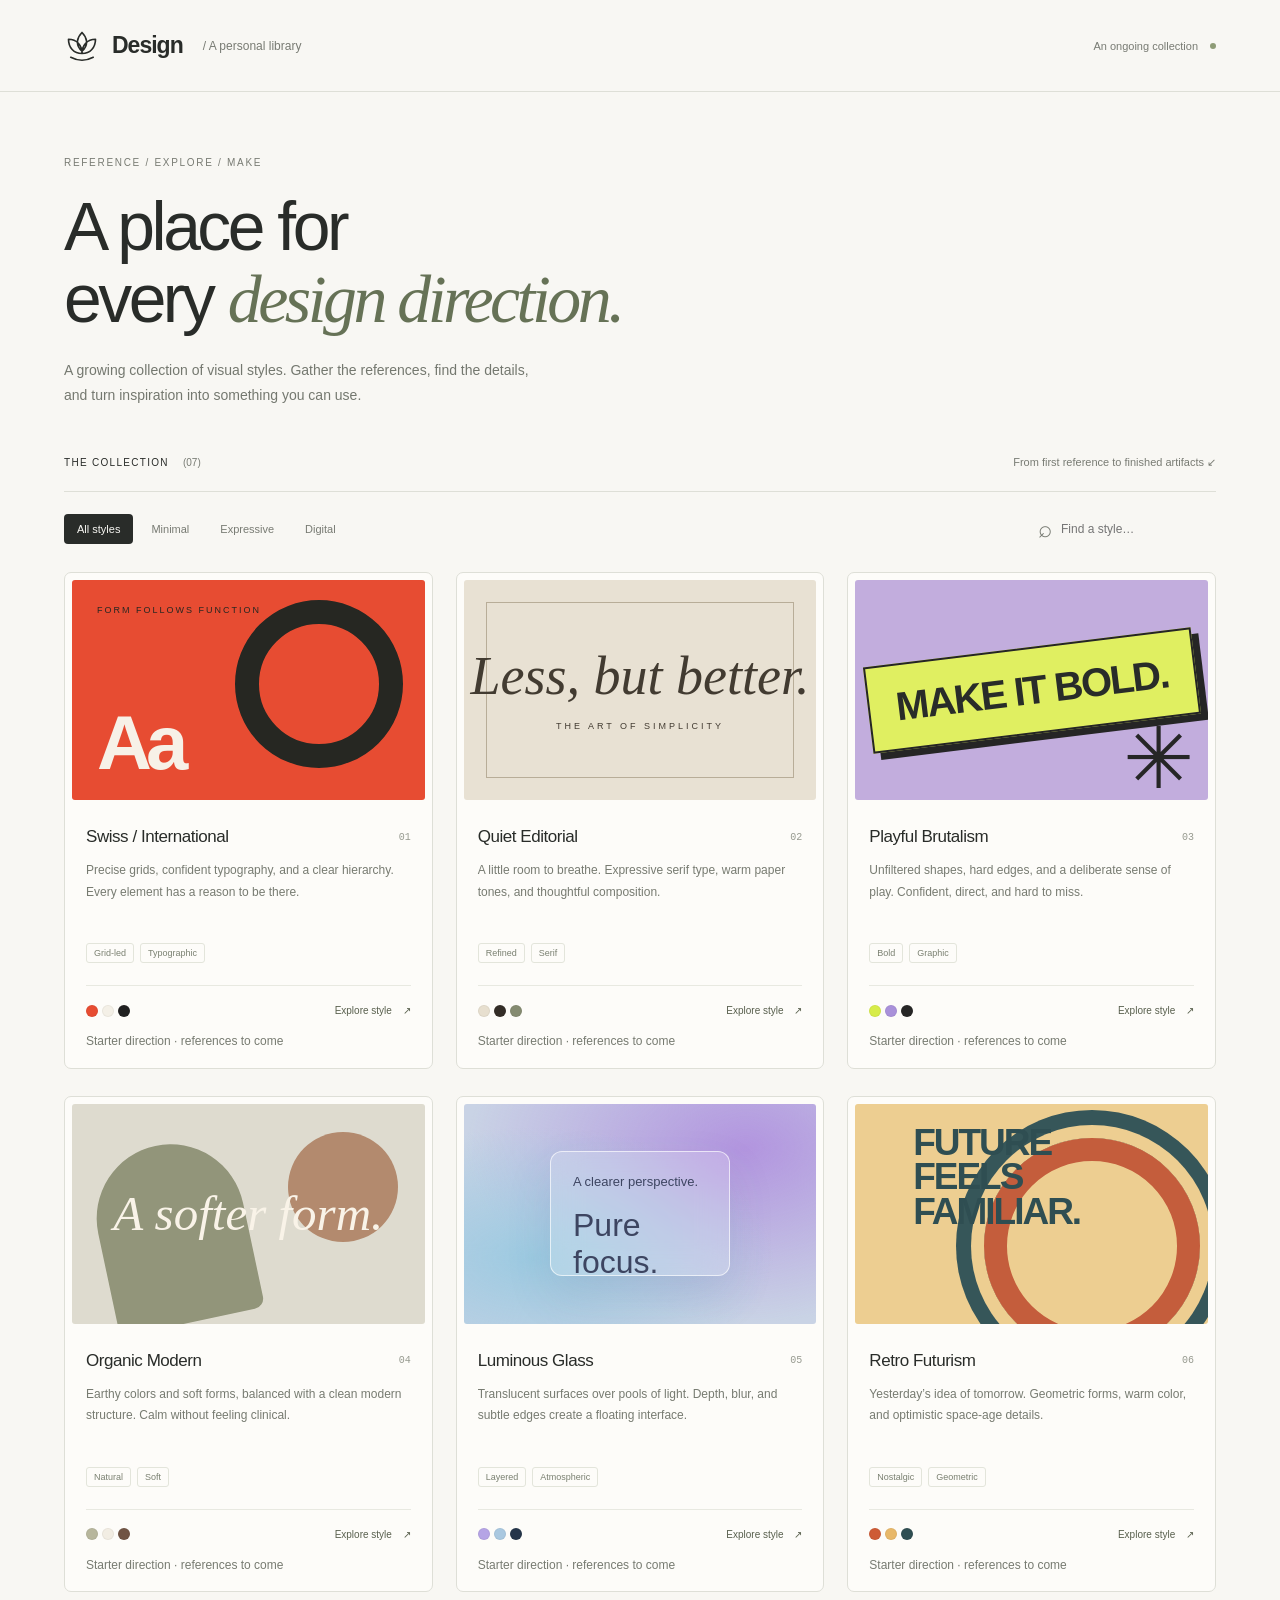
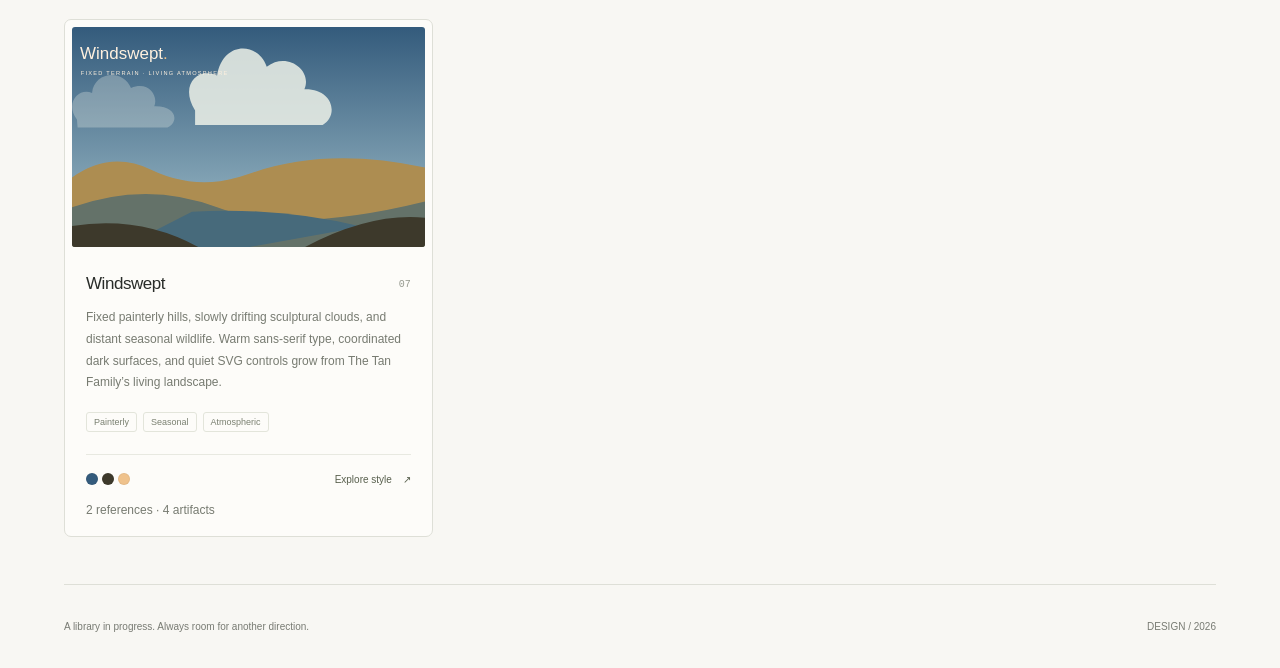
==== commit fa442bc3: "Use shared family season in Design library" ====
--- a/index.html
+++ b/index.html
@@ -1,12 +1,12 @@
 <!doctype html>
-<html lang="en">
-<head>
+<html lang="en" data-seasonal-page="design">
+<head><script src="/seasons.js?v=sitewide-1" data-palette-only></script>
 <meta charset="utf-8"><meta name="viewport" content="width=device-width, initial-scale=1">
 <meta name="description" content="A personal library of design styles, references, and reusable artifacts.">
 <title>Design — A Style Library</title>
 <link rel="canonical" href="https://www.thetanfamily.net/design/">
 <link rel="stylesheet" href="styles.css?v=ab99ac6e7494"><script src="styles.js?v=9bb9e2fce0a0" defer></script><script src="app.js?v=8387036bebf3" defer></script>
-</head>
+<link rel="stylesheet" href="/seasonal.css?v=sitewide-1"><script src="/season-sync.js?v=sitewide-1" defer></script></head>
 <body>
 <header class="masthead"><a href="/" class="wordmark" aria-label="The Tan Family home"><svg class="mark" viewBox="0 0 48 48" aria-hidden="true" focusable="false" fill="none" stroke="currentColor" stroke-width="2.2" stroke-linecap="round" stroke-linejoin="round"><path d="M24 34C13 34 6 26 6 15c11 0 18 8 18 19Zm0 0c11 0 18-8 18-19-11 0-18 8-18 19Zm0-3C14 22 18 12 24 6c6 6 10 16 0 25ZM9 39q15 8 30 0"/></svg> Design<span class="wordmark-note"> / A personal library</span></a><span class="edition">An ongoing collection <span class="live-dot"></span></span></header>
 <main>
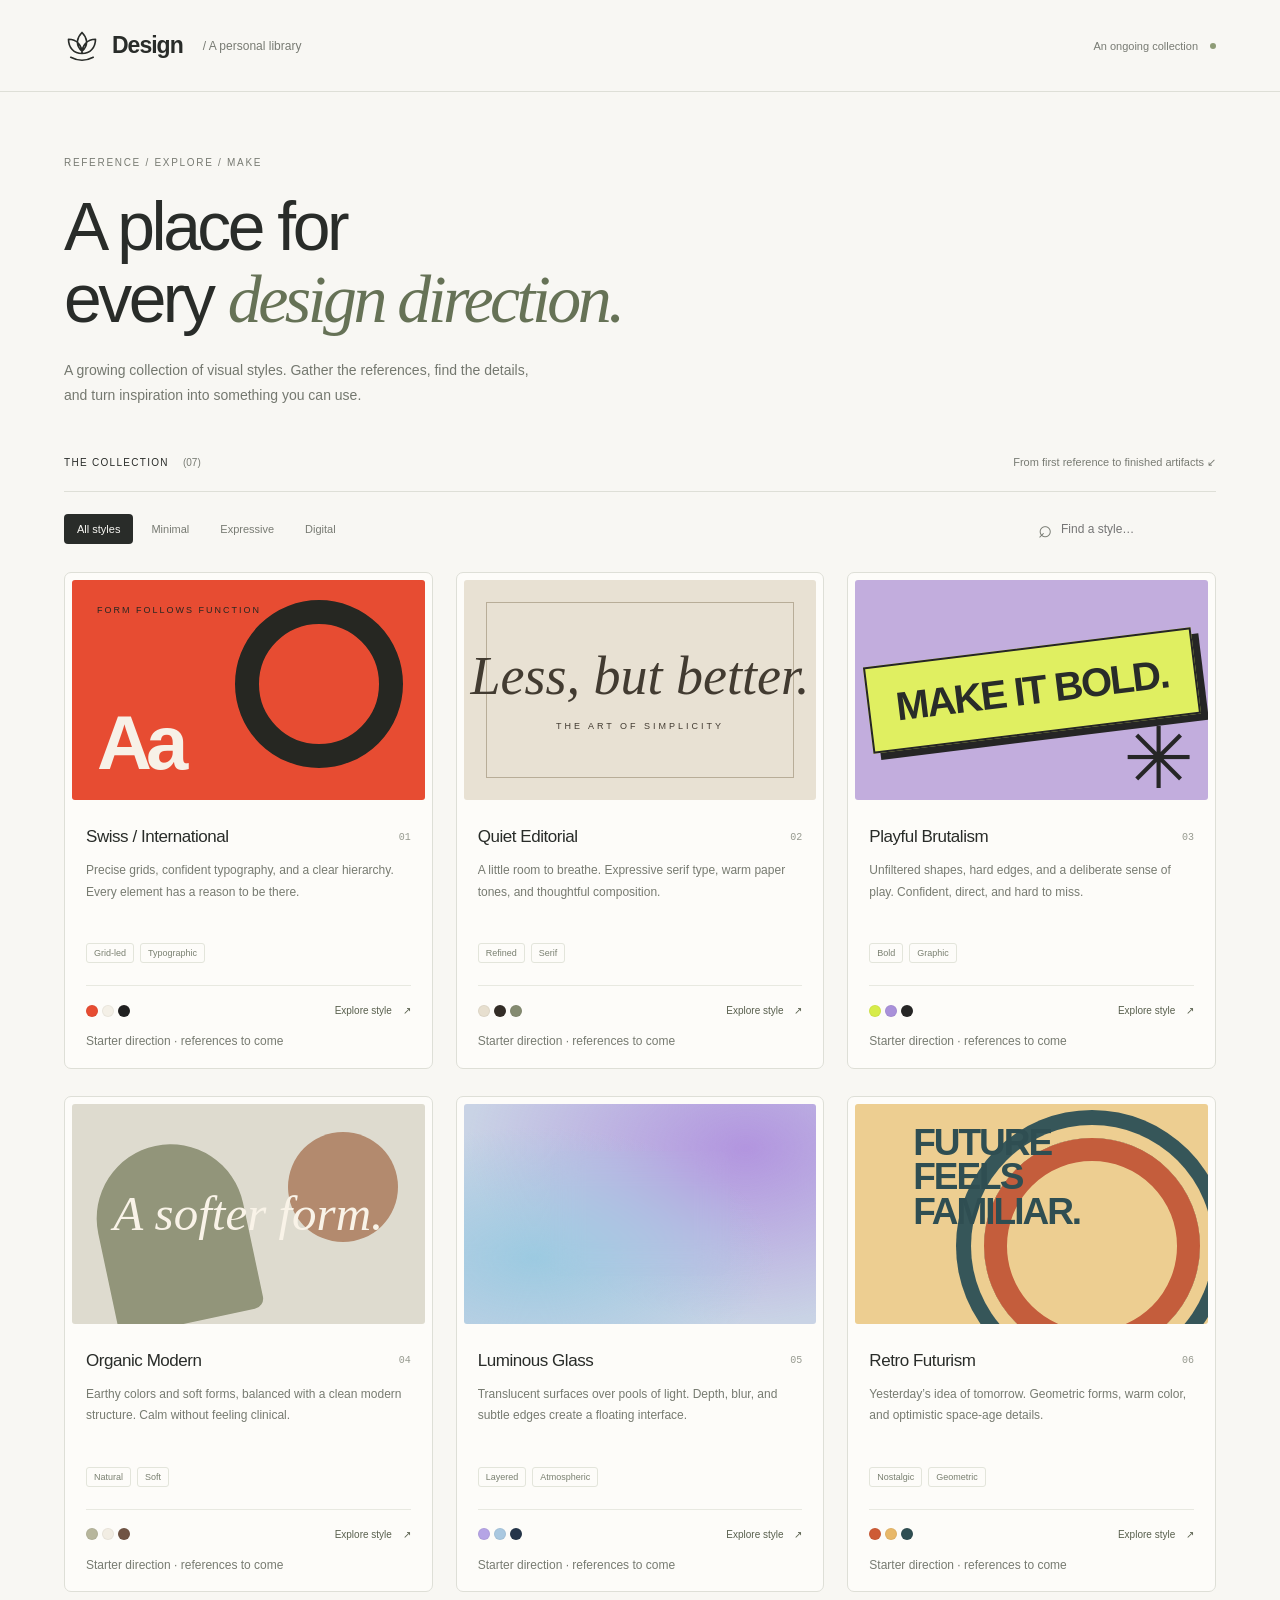
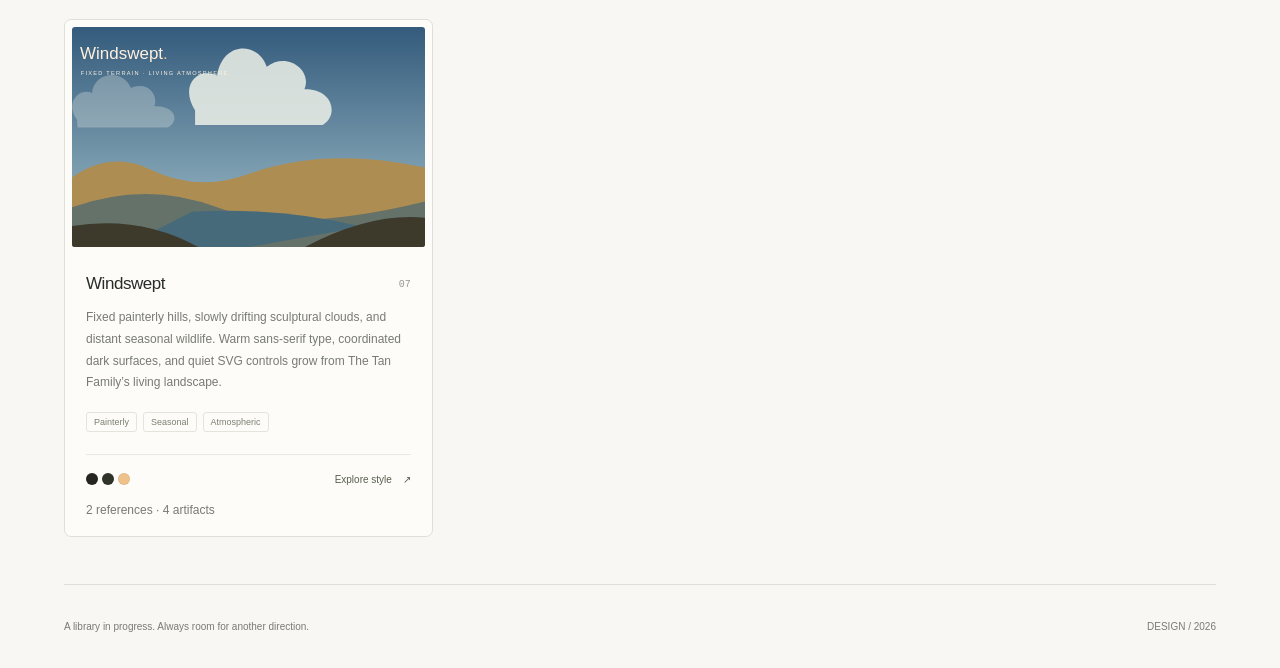
==== commit 00f42f87: "Match the Design and Windswept autumn palette to the résumé" ====
--- a/index.html
+++ b/index.html
@@ -1,12 +1,12 @@
 <!doctype html>
 <html lang="en" data-seasonal-page="design">
-<head><script src="/seasons.js?v=sitewide-1" data-palette-only></script>
+<head><meta name="theme-color" content="#24261f"><script src="/seasons.js?v=resume-autumn-1" data-palette-only></script>
 <meta charset="utf-8"><meta name="viewport" content="width=device-width, initial-scale=1">
 <meta name="description" content="A personal library of design styles, references, and reusable artifacts.">
 <title>Design — A Style Library</title>
 <link rel="canonical" href="https://www.thetanfamily.net/design/">
-<link rel="stylesheet" href="styles.css?v=ab99ac6e7494"><script src="styles.js?v=9bb9e2fce0a0" defer></script><script src="app.js?v=8387036bebf3" defer></script>
-<link rel="stylesheet" href="/seasonal.css?v=sitewide-1"><script src="/season-sync.js?v=sitewide-1" defer></script></head>
+<link rel="stylesheet" href="styles.css?v=ab99ac6e7494"><script src="styles.js?v=c388af84bdf1" defer></script><script src="app.js?v=8387036bebf3" defer></script>
+<link rel="stylesheet" href="/seasonal.css?v=resume-autumn-1"><script src="/season-sync.js?v=sitewide-1" defer></script></head>
 <body>
 <header class="masthead"><a href="/" class="wordmark" aria-label="The Tan Family home"><svg class="mark" viewBox="0 0 48 48" aria-hidden="true" focusable="false" fill="none" stroke="currentColor" stroke-width="2.2" stroke-linecap="round" stroke-linejoin="round"><path d="M24 34C13 34 6 26 6 15c11 0 18 8 18 19Zm0 0c11 0 18-8 18-19-11 0-18 8-18 19Zm0-3C14 22 18 12 24 6c6 6 10 16 0 25ZM9 39q15 8 30 0"/></svg> Design<span class="wordmark-note"> / A personal library</span></a><span class="edition">An ongoing collection <span class="live-dot"></span></span></header>
 <main>
